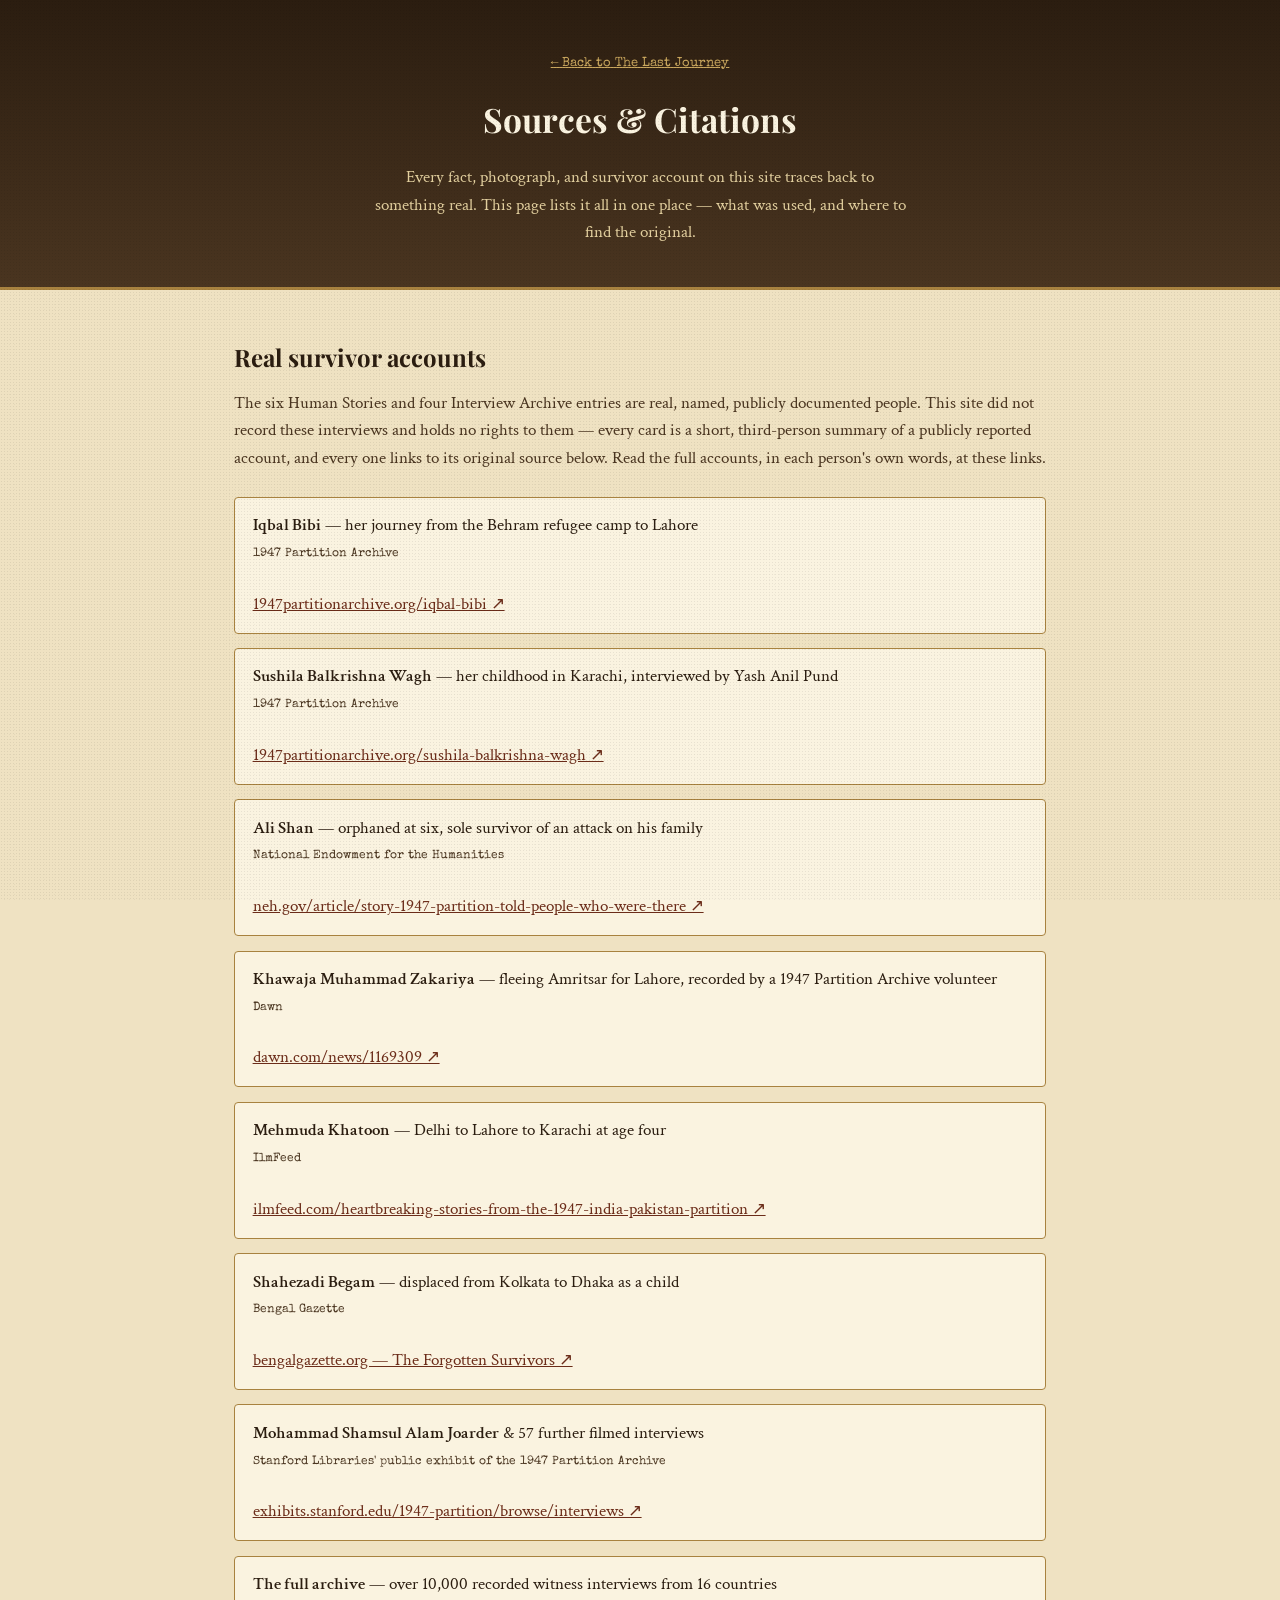
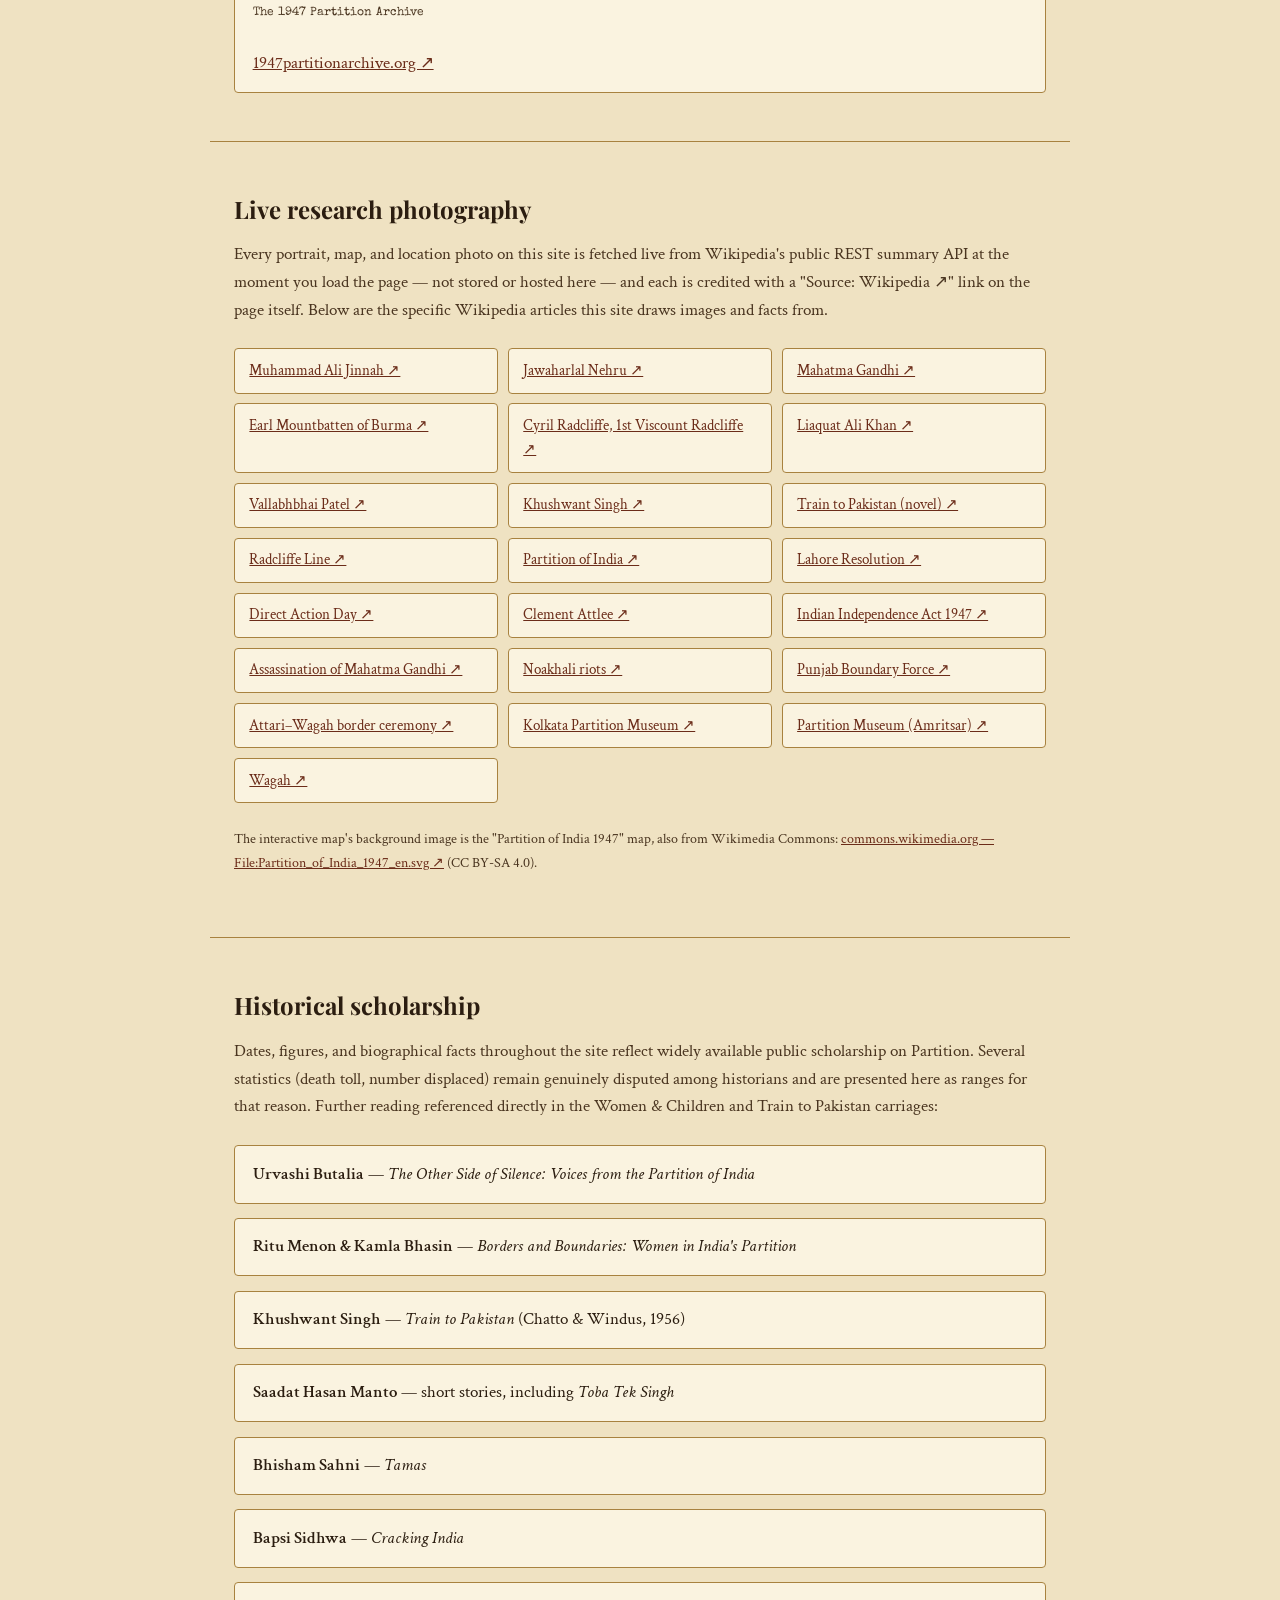
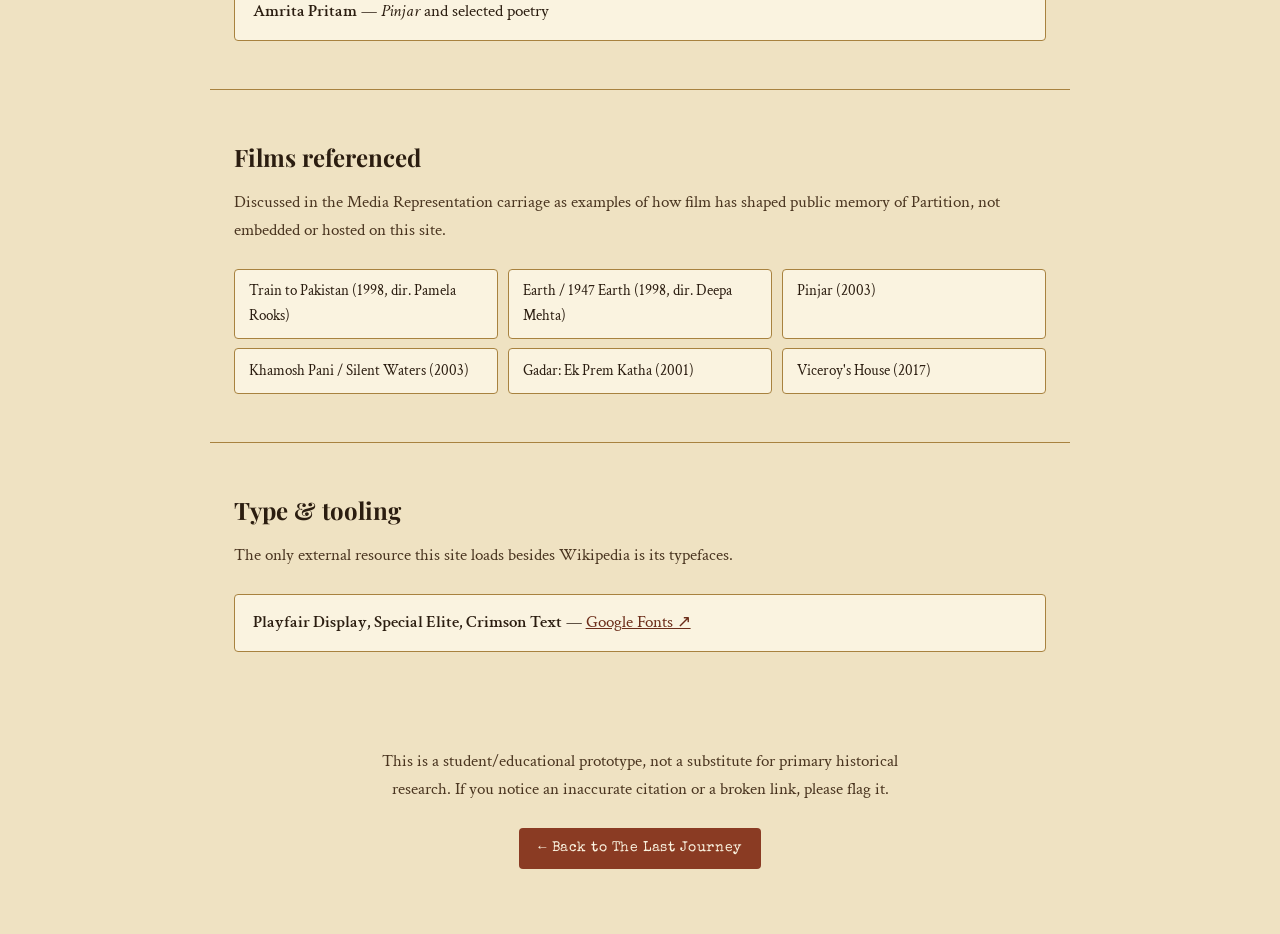
==== sources.html @ 4f84e450 "Add a Sources & Citations page Adds sources.html, linked from the main site's footer, listing every " ====
<!DOCTYPE html>
<html lang="en">
<head>
<meta charset="UTF-8">
<meta name="viewport" content="width=device-width, initial-scale=1.0">
<title>Sources &amp; Citations — The Last Journey</title>
<meta name="description" content="Full list of sources, citations, and image credits used throughout The Last Journey: Stories of the 1947 India–Pakistan Partition.">
<link rel="icon" href="data:image/svg+xml,%3Csvg xmlns='http://www.w3.org/2000/svg' viewBox='0 0 100 100'%3E%3Crect width='100' height='100' fill='%232b1d10'/%3E%3Ctext x='50' y='68' font-size='60' text-anchor='middle'%3E%F0%9F%9A%82%3C/text%3E%3C/svg%3E">
<link rel="preconnect" href="https://fonts.googleapis.com">
<link rel="preconnect" href="https://fonts.gstatic.com" crossorigin>
<link rel="stylesheet" href="css/style.css?v=3">
<script>
  // Match whatever appearance the visitor already chose on the main site.
  try {
    var theme = localStorage.getItem("tlj-theme");
    var contrast = localStorage.getItem("tlj-contrast");
    if (theme === "dark") document.documentElement.setAttribute("data-theme", "dark");
    if (contrast === "high") document.documentElement.setAttribute("data-contrast", "high");
  } catch (e) { /* localStorage unavailable; default appearance is fine */ }
</script>
<style>
  body{ background: var(--bg); }
  .sources-header{
    background: linear-gradient(var(--ink), var(--ink-soft)); color: var(--cream);
    padding: 3rem 1.5rem 2.5rem; text-align: center; border-bottom: 3px solid var(--brass);
  }
  .sources-header a{ color: var(--brass-light); font-family: var(--font-stamp); font-size: .8rem; }
  .sources-header h1{ color: var(--cream); margin-top: 1rem; }
  .sources-header p{ color: var(--parchment-dark); max-width: 60ch; margin: .5rem auto 0; }
  .source-section{ max-width: 860px; margin: 0 auto; padding: 3rem 1.5rem; border-bottom: 1px solid var(--border-color); }
  .source-section:last-of-type{ border-bottom: none; }
  .source-section h2{ font-size: 1.5rem; }
  .source-section > p.lede{ color: var(--text-soft); margin-bottom: 1.5rem; }
  .source-list{ list-style: none; margin: 0; padding: 0; display: grid; gap: .9rem; }
  .source-list li{
    background: var(--surface); border: 1px solid var(--border-color); border-radius: var(--radius-sm);
    padding: .9rem 1.1rem;
  }
  .source-list .src-name{ font-weight: 600; }
  .source-list .src-meta{ font-family: var(--font-stamp); font-size: .72rem; color: var(--text-soft); display: block; margin-top: .25rem; }
  .source-list a{ word-break: break-word; }
  .wiki-grid{ display: grid; grid-template-columns: repeat(auto-fill, minmax(220px,1fr)); gap: .6rem; }
  .wiki-grid li{ padding: .6rem .9rem; font-size: .92rem; }
  footer.sources-footer{ text-align: center; padding: 3rem 1.5rem; }
</style>
</head>
<body>
<header class="sources-header">
  <a href="index.html">&larr; Back to The Last Journey</a>
  <h1>Sources &amp; Citations</h1>
  <p>Every fact, photograph, and survivor account on this site traces back to something real. This page lists it all in one place — what was used, and where to find the original.</p>
</header>

<main>

<section class="source-section">
  <h2>Real survivor accounts</h2>
  <p class="lede">The six Human Stories and four Interview Archive entries are real, named, publicly documented people. This site did not record these interviews and holds no rights to them — every card is a short, third-person summary of a publicly reported account, and every one links to its original source below. Read the full accounts, in each person's own words, at these links.</p>
  <ul class="source-list">
    <li><span class="src-name">Iqbal Bibi</span> — her journey from the Behram refugee camp to Lahore<span class="src-meta">1947 Partition Archive</span><br><a href="https://www.1947partitionarchive.org/iqbal-bibi/" target="_blank" rel="noopener noreferrer">1947partitionarchive.org/iqbal-bibi ↗</a></li>
    <li><span class="src-name">Sushila Balkrishna Wagh</span> — her childhood in Karachi, interviewed by Yash Anil Pund<span class="src-meta">1947 Partition Archive</span><br><a href="https://www.1947partitionarchive.org/sushila-balkrishna-wagh/" target="_blank" rel="noopener noreferrer">1947partitionarchive.org/sushila-balkrishna-wagh ↗</a></li>
    <li><span class="src-name">Ali Shan</span> — orphaned at six, sole survivor of an attack on his family<span class="src-meta">National Endowment for the Humanities</span><br><a href="https://www.neh.gov/article/story-1947-partition-told-people-who-were-there" target="_blank" rel="noopener noreferrer">neh.gov/article/story-1947-partition-told-people-who-were-there ↗</a></li>
    <li><span class="src-name">Khawaja Muhammad Zakariya</span> — fleeing Amritsar for Lahore, recorded by a 1947 Partition Archive volunteer<span class="src-meta">Dawn</span><br><a href="https://www.dawn.com/news/1169309" target="_blank" rel="noopener noreferrer">dawn.com/news/1169309 ↗</a></li>
    <li><span class="src-name">Mehmuda Khatoon</span> — Delhi to Lahore to Karachi at age four<span class="src-meta">IlmFeed</span><br><a href="https://ilmfeed.com/heartbreaking-stories-from-the-1947-india-pakistan-partition/" target="_blank" rel="noopener noreferrer">ilmfeed.com/heartbreaking-stories-from-the-1947-india-pakistan-partition ↗</a></li>
    <li><span class="src-name">Shahezadi Begam</span> — displaced from Kolkata to Dhaka as a child<span class="src-meta">Bengal Gazette</span><br><a href="https://bengalgazette.org/2023/04/02/the-forgotten-survivors-the-two-voices-of-partition-refugees-in-bangladesh/" target="_blank" rel="noopener noreferrer">bengalgazette.org — The Forgotten Survivors ↗</a></li>
    <li><span class="src-name">Mohammad Shamsul Alam Joarder</span> &amp; 57 further filmed interviews<span class="src-meta">Stanford Libraries' public exhibit of the 1947 Partition Archive</span><br><a href="https://exhibits.stanford.edu/1947-partition/browse/interviews" target="_blank" rel="noopener noreferrer">exhibits.stanford.edu/1947-partition/browse/interviews ↗</a></li>
    <li><span class="src-name">The full archive</span> — over 10,000 recorded witness interviews from 16 countries<span class="src-meta">The 1947 Partition Archive</span><br><a href="https://www.1947partitionarchive.org/" target="_blank" rel="noopener noreferrer">1947partitionarchive.org ↗</a></li>
  </ul>
</section>

<section class="source-section">
  <h2>Live research photography</h2>
  <p class="lede">Every portrait, map, and location photo on this site is fetched live from Wikipedia's public REST summary API at the moment you load the page — not stored or hosted here — and each is credited with a "Source: Wikipedia ↗" link on the page itself. Below are the specific Wikipedia articles this site draws images and facts from.</p>
  <ul class="source-list wiki-grid">
    <li><a href="https://en.wikipedia.org/wiki/Muhammad_Ali_Jinnah" target="_blank" rel="noopener noreferrer">Muhammad Ali Jinnah ↗</a></li>
    <li><a href="https://en.wikipedia.org/wiki/Jawaharlal_Nehru" target="_blank" rel="noopener noreferrer">Jawaharlal Nehru ↗</a></li>
    <li><a href="https://en.wikipedia.org/wiki/Mahatma_Gandhi" target="_blank" rel="noopener noreferrer">Mahatma Gandhi ↗</a></li>
    <li><a href="https://en.wikipedia.org/wiki/Earl_Mountbatten_of_Burma" target="_blank" rel="noopener noreferrer">Earl Mountbatten of Burma ↗</a></li>
    <li><a href="https://en.wikipedia.org/wiki/Cyril_Radcliffe,_1st_Viscount_Radcliffe" target="_blank" rel="noopener noreferrer">Cyril Radcliffe, 1st Viscount Radcliffe ↗</a></li>
    <li><a href="https://en.wikipedia.org/wiki/Liaquat_Ali_Khan" target="_blank" rel="noopener noreferrer">Liaquat Ali Khan ↗</a></li>
    <li><a href="https://en.wikipedia.org/wiki/Vallabhbhai_Patel" target="_blank" rel="noopener noreferrer">Vallabhbhai Patel ↗</a></li>
    <li><a href="https://en.wikipedia.org/wiki/Khushwant_Singh" target="_blank" rel="noopener noreferrer">Khushwant Singh ↗</a></li>
    <li><a href="https://en.wikipedia.org/wiki/Train_to_Pakistan" target="_blank" rel="noopener noreferrer">Train to Pakistan (novel) ↗</a></li>
    <li><a href="https://en.wikipedia.org/wiki/Radcliffe_Line" target="_blank" rel="noopener noreferrer">Radcliffe Line ↗</a></li>
    <li><a href="https://en.wikipedia.org/wiki/Partition_of_India" target="_blank" rel="noopener noreferrer">Partition of India ↗</a></li>
    <li><a href="https://en.wikipedia.org/wiki/Lahore_Resolution" target="_blank" rel="noopener noreferrer">Lahore Resolution ↗</a></li>
    <li><a href="https://en.wikipedia.org/wiki/Direct_Action_Day" target="_blank" rel="noopener noreferrer">Direct Action Day ↗</a></li>
    <li><a href="https://en.wikipedia.org/wiki/Clement_Attlee" target="_blank" rel="noopener noreferrer">Clement Attlee ↗</a></li>
    <li><a href="https://en.wikipedia.org/wiki/Indian_Independence_Act_1947" target="_blank" rel="noopener noreferrer">Indian Independence Act 1947 ↗</a></li>
    <li><a href="https://en.wikipedia.org/wiki/Assassination_of_Mahatma_Gandhi" target="_blank" rel="noopener noreferrer">Assassination of Mahatma Gandhi ↗</a></li>
    <li><a href="https://en.wikipedia.org/wiki/Noakhali_riots" target="_blank" rel="noopener noreferrer">Noakhali riots ↗</a></li>
    <li><a href="https://en.wikipedia.org/wiki/Punjab_Boundary_Force" target="_blank" rel="noopener noreferrer">Punjab Boundary Force ↗</a></li>
    <li><a href="https://en.wikipedia.org/wiki/Attari%E2%80%93Wagah_border_ceremony" target="_blank" rel="noopener noreferrer">Attari–Wagah border ceremony ↗</a></li>
    <li><a href="https://en.wikipedia.org/wiki/Kolkata_Partition_Museum" target="_blank" rel="noopener noreferrer">Kolkata Partition Museum ↗</a></li>
    <li><a href="https://en.wikipedia.org/wiki/Partition_Museum" target="_blank" rel="noopener noreferrer">Partition Museum (Amritsar) ↗</a></li>
    <li><a href="https://en.wikipedia.org/wiki/Wagah" target="_blank" rel="noopener noreferrer">Wagah ↗</a></li>
  </ul>
  <p style="margin-top:1.5rem; font-size:.9rem; color:var(--text-soft);">The interactive map's background image is the "Partition of India 1947" map, also from Wikimedia Commons: <a href="https://commons.wikimedia.org/wiki/File:Partition_of_India_1947_en.svg" target="_blank" rel="noopener noreferrer">commons.wikimedia.org — File:Partition_of_India_1947_en.svg ↗</a> (CC BY-SA 4.0).</p>
</section>

<section class="source-section">
  <h2>Historical scholarship</h2>
  <p class="lede">Dates, figures, and biographical facts throughout the site reflect widely available public scholarship on Partition. Several statistics (death toll, number displaced) remain genuinely disputed among historians and are presented here as ranges for that reason. Further reading referenced directly in the Women &amp; Children and Train to Pakistan carriages:</p>
  <ul class="source-list">
    <li><span class="src-name">Urvashi Butalia</span> — <em>The Other Side of Silence: Voices from the Partition of India</em></li>
    <li><span class="src-name">Ritu Menon &amp; Kamla Bhasin</span> — <em>Borders and Boundaries: Women in India's Partition</em></li>
    <li><span class="src-name">Khushwant Singh</span> — <em>Train to Pakistan</em> (Chatto &amp; Windus, 1956)</li>
    <li><span class="src-name">Saadat Hasan Manto</span> — short stories, including <em>Toba Tek Singh</em></li>
    <li><span class="src-name">Bhisham Sahni</span> — <em>Tamas</em></li>
    <li><span class="src-name">Bapsi Sidhwa</span> — <em>Cracking India</em></li>
    <li><span class="src-name">Amrita Pritam</span> — <em>Pinjar</em> and selected poetry</li>
  </ul>
</section>

<section class="source-section">
  <h2>Films referenced</h2>
  <p class="lede">Discussed in the Media Representation carriage as examples of how film has shaped public memory of Partition, not embedded or hosted on this site.</p>
  <ul class="source-list wiki-grid">
    <li>Train to Pakistan (1998, dir. Pamela Rooks)</li>
    <li>Earth / 1947 Earth (1998, dir. Deepa Mehta)</li>
    <li>Pinjar (2003)</li>
    <li>Khamosh Pani / Silent Waters (2003)</li>
    <li>Gadar: Ek Prem Katha (2001)</li>
    <li>Viceroy's House (2017)</li>
  </ul>
</section>

<section class="source-section">
  <h2>Type &amp; tooling</h2>
  <p class="lede">The only external resource this site loads besides Wikipedia is its typefaces.</p>
  <ul class="source-list">
    <li><span class="src-name">Playfair Display, Special Elite, Crimson Text</span> — <a href="https://fonts.google.com/" target="_blank" rel="noopener noreferrer">Google Fonts ↗</a></li>
  </ul>
</section>

</main>

<footer class="sources-footer">
  <p style="color:var(--text-soft); max-width:60ch; margin:0 auto;">This is a student/educational prototype, not a substitute for primary historical research. If you notice an inaccurate citation or a broken link, please flag it.</p>
  <p style="margin-top:1.5rem;"><a href="index.html" class="btn">&larr; Back to The Last Journey</a></p>
</footer>

</body>
</html>
---- css/style.css ----
/* =========================================================================
   THE LAST JOURNEY — Stories of the 1947 India–Pakistan Partition
   Stylesheet: parchment / sepia / railway theme
   ========================================================================= */

/* ---------- Fonts ---------- */
@import url('https://fonts.googleapis.com/css2?family=Playfair+Display:ital,wght@0,500;0,700;0,900;1,600&family=Special+Elite&family=Crimson+Text:ital,wght@0,400;0,600;1,400&display=swap');

/* ---------- Design Tokens ---------- */
:root{
  /* sepia / parchment palette */
  --parchment: #efe2c2;
  --parchment-dark: #e2cf9e;
  --parchment-darker: #d3b878;
  --ink: #2b1d10;
  --ink-soft: #4a3520;
  --ink-faint: #6d5636;
  --rust: #8a3b23;
  --rust-dark: #6b2c19;
  --brass: #a8823f;
  --brass-light: #cba85e;
  --cream: #faf3e0;
  --shadow: rgba(43,29,16,.35);
  --grain-opacity: .12;

  --font-display: 'Playfair Display', 'Georgia', serif;
  --font-stamp: 'Special Elite', 'Courier New', monospace;
  --font-body: 'Crimson Text', 'Georgia', serif;

  --radius-sm: 4px;
  --radius-md: 10px;
  --track-width: 64px;

  --bg: var(--parchment);
  --surface: var(--cream);
  --text: var(--ink);
  --text-soft: var(--ink-soft);
  --accent: var(--rust);
  --border-color: var(--brass);

  --dur-slow: 900ms;
  --dur-med: 500ms;
  --dur-fast: 220ms;
  --ease-journey: cubic-bezier(.4,0,.2,1);

  color-scheme: light;
}

:root[data-theme="dark"]{
  --bg: #1b140b;
  --surface: #261c10;
  --text: #ecdcb8;
  --text-soft: #cbb488;
  --parchment-dark: #2e2313;
  --parchment-darker: #382a17;
  --border-color: #7a5a2c;
  --shadow: rgba(0,0,0,.6);
  color-scheme: dark;
}

:root[data-contrast="high"]{
  --text: #000;
  --text-soft: #000;
  --bg: #fff;
  --surface: #fff;
  --border-color: #000;
  --accent: #7a0000;
  --grain-opacity: 0;
}
:root[data-theme="dark"][data-contrast="high"]{
  --text: #fff;
  --text-soft: #fff;
  --bg: #000;
  --surface: #000;
  --border-color: #fff;
  --accent: #ffd166;
}

/* ---------- Reset ---------- */
*, *::before, *::after{ box-sizing: border-box; }
html{ scroll-behavior: smooth; }
@media (prefers-reduced-motion: reduce){
  html{ scroll-behavior: auto; }
  *, *::before, *::after{ animation-duration: .001ms !important; animation-iteration-count: 1 !important; transition-duration: .001ms !important; scroll-behavior: auto !important; }
}
body{
  margin: 0;
  background: var(--bg);
  color: var(--text);
  font-family: var(--font-body);
  font-size: 1.05rem;
  line-height: 1.65;
  overflow-x: hidden;
  transition: background var(--dur-med) var(--ease-journey), color var(--dur-med) var(--ease-journey);
}
img{ max-width: 100%; display: block; }
a{ color: var(--rust-dark); }
:root[data-theme="dark"] a{ color: var(--brass-light); }
h1,h2,h3,h4{ font-family: var(--font-display); color: var(--text); margin: 0 0 .5em; }
p{ margin: 0 0 1em; }
button{ font-family: inherit; }

/* Paper grain overlay */
body::before{
  content: "";
  position: fixed; inset: 0;
  pointer-events: none;
  z-index: 999;
  opacity: var(--grain-opacity);
  mix-blend-mode: multiply;
  background-image:
    radial-gradient(rgba(0,0,0,.6) .5px, transparent .6px),
    radial-gradient(rgba(0,0,0,.4) .5px, transparent .6px);
  background-size: 3px 3px, 5px 5px;
  background-position: 0 0, 2px 2px;
}

/* Skip link */
.skip-link{
  position: absolute; left: -999px; top: 0;
  background: var(--ink); color: var(--cream);
  padding: .75em 1.25em; z-index: 2000; border-radius: 0 0 6px 0;
  font-family: var(--font-stamp);
}
.skip-link:focus{ left: 0; }

/* Focus visibility */
a:focus-visible, button:focus-visible, [tabindex]:focus-visible, input:focus-visible, textarea:focus-visible{
  outline: 3px solid var(--rust); outline-offset: 2px;
}

.visually-hidden{
  position: absolute !important; width: 1px; height: 1px; overflow: hidden;
  clip: rect(0 0 0 0); white-space: nowrap; border: 0; padding: 0; margin: -1px;
}

/* ---------- Layout helpers ---------- */
.container{ max-width: 1180px; margin: 0 auto; padding: 0 1.5rem; }
.carriage{
  position: relative;
  padding: 6rem 0 5rem;
  border-bottom: 3px double var(--border-color);
  scroll-margin-top: 90px;
}
.carriage-header{ max-width: 760px; margin: 0 auto 2.5rem; text-align: center; }
.carriage-kicker{
  font-family: var(--font-stamp);
  letter-spacing: .12em;
  text-transform: uppercase;
  color: var(--accent);
  font-size: .8rem;
  display: inline-block;
  padding: .3em .9em;
  border: 1px solid var(--border-color);
  border-radius: 999px;
  margin-bottom: 1rem;
}
.carriage-title{ font-size: clamp(1.8rem, 4vw, 2.8rem); }
.carriage-lede{ color: var(--text-soft); font-size: 1.15rem; }

.carriage:nth-of-type(odd){ background: linear-gradient(var(--parchment-dark), var(--bg)); }

/* ---------- Vintage paper texture panel ---------- */
.paper-card{
  background: var(--surface);
  border: 1px solid var(--border-color);
  border-radius: var(--radius-md);
  box-shadow: 0 10px 24px var(--shadow), inset 0 0 40px rgba(168,130,63,.08);
  position: relative;
}
.paper-card::after{
  content:"";
  position: absolute; inset: 0; border-radius: inherit;
  background-image: radial-gradient(circle at 8% 8%, rgba(0,0,0,.06), transparent 40%),
                     radial-gradient(circle at 95% 92%, rgba(0,0,0,.06), transparent 40%);
  pointer-events: none;
}

/* ==========================================================================
   TOP BAR / RAILWAY ROUTE NAV
   ========================================================================== */
.route-bar{
  position: sticky; top: 0; z-index: 500;
  background: linear-gradient(var(--ink), var(--ink-soft));
  color: var(--cream);
  border-bottom: 3px solid var(--brass);
  transform: translateY(-100%);
  transition: transform var(--dur-med) var(--ease-journey);
}
.route-bar.is-visible{ transform: translateY(0); }
.route-bar__inner{
  display: flex; align-items: center; gap: 1rem;
  padding: .6rem 1rem;
  max-width: 1180px; margin: 0 auto;
}
.route-bar__brand{
  font-family: var(--font-stamp); font-size: .95rem; white-space: nowrap;
  color: var(--brass-light);
}
.route-scroller{
  flex: 1; overflow-x: auto; display: flex; gap: .4rem; scrollbar-width: thin;
}
.route-stop{
  flex: none;
  font-family: var(--font-stamp); font-size: .72rem;
  color: var(--cream); background: transparent;
  border: 1px solid rgba(250,243,224,.35);
  border-radius: 999px; padding: .35em .8em;
  cursor: pointer; white-space: nowrap;
  transition: background var(--dur-fast), border-color var(--dur-fast);
}
.route-stop:hover, .route-stop:focus-visible{ background: rgba(203,168,94,.25); border-color: var(--brass-light); }
.route-stop[aria-current="true"]{ background: var(--rust); border-color: var(--rust); }

.controls-toggle{
  flex: none; display:flex; gap:.4rem;
}
.icon-btn{
  background: transparent; border: 1px solid rgba(250,243,224,.4);
  color: var(--cream); width: 2.2rem; height: 2.2rem; border-radius: 50%;
  cursor: pointer; font-size: 1rem; line-height: 1;
  display:flex; align-items:center; justify-content:center;
}
.icon-btn:hover{ background: rgba(203,168,94,.25); }

/* Progress track (mini train riding the rails as you scroll) */
.progress-track{
  position: fixed; left: 0; top: 0; height: 4px; width: 100%;
  background: rgba(0,0,0,.15); z-index: 600;
}
.progress-track__fill{
  height: 100%; width: 0%;
  background: linear-gradient(90deg, var(--rust), var(--brass-light));
  transition: width 80ms linear;
}
.progress-track__engine{
  position: absolute; top: -10px; left: 0%;
  transform: translateX(-50%);
  font-size: 1.1rem;
  transition: left 80ms linear;
  filter: drop-shadow(0 2px 2px rgba(0,0,0,.4));
}

/* ==========================================================================
   PANEL: settings drawer (accessibility)
   ========================================================================== */
.settings-panel{
  position: fixed; top: 0; right: -340px; height: 100%; width: 320px; max-width: 88vw;
  background: var(--surface); color: var(--text);
  border-left: 3px solid var(--brass); z-index: 1500;
  box-shadow: -10px 0 30px var(--shadow);
  transition: right var(--dur-med) var(--ease-journey);
  padding: 5rem 1.5rem 2rem; overflow-y: auto;
}
.settings-panel.is-open{ right: 0; }
.settings-panel h2{ font-size: 1.3rem; }
.settings-group{ margin-bottom: 1.6rem; }
.settings-group h3{ font-family: var(--font-stamp); font-size: .85rem; text-transform: uppercase; letter-spacing: .06em; color: var(--accent); }
.settings-row{ display:flex; gap:.5rem; flex-wrap: wrap; margin-top:.5rem; }
.pill-btn{
  background: transparent; border: 1px solid var(--border-color); color: var(--text);
  padding: .4em 1em; border-radius: 999px; cursor: pointer; font-size: .85rem;
}
.pill-btn[aria-pressed="true"]{ background: var(--accent); color: var(--cream); border-color: var(--accent); }
.settings-close{
  position: absolute; top: 1rem; right: 1rem;
  background: none; border: none; font-size: 1.4rem; cursor: pointer; color: var(--text);
}
.search-form{ display:flex; gap:.4rem; margin-top:.5rem; }
.search-form input[type="search"]{
  flex:1; padding:.5em .7em; border:1px solid var(--border-color); border-radius: var(--radius-sm);
  background: var(--bg); color: var(--text); font-family: var(--font-body);
}
#search-results{ margin-top: .8rem; font-size: .9rem; }
#search-results a{ display:block; padding:.3em 0; }

.overlay-scrim{
  position: fixed; inset: 0; background: rgba(0,0,0,.4); z-index: 1400;
  opacity: 0; pointer-events: none; transition: opacity var(--dur-med);
}
.overlay-scrim.is-visible{ opacity: 1; pointer-events: auto; }

/* ==========================================================================
   HERO / STATION AT DAWN
   ========================================================================== */
.hero{
  position: relative;
  min-height: 100svh;
  display: flex; flex-direction: column; align-items: center; justify-content: flex-end;
  overflow: hidden;
  background: linear-gradient(180deg,#3b2c17 0%, #6b4a26 35%, #b9884a 65%, #e7c98a 100%);
  text-align: center;
  padding-bottom: 4rem;
}
:root[data-theme="dark"] .hero{ background: linear-gradient(180deg,#0d0904 0%, #241708 45%, #4a3115 100%); }
.hero__sky-glow{
  position: absolute; inset: 0;
  background: radial-gradient(ellipse at 50% 100%, rgba(255,214,150,.55), transparent 60%);
}
.hero__birds{ position:absolute; top: 8%; left: 0; right:0; opacity:.5; }
.hero__scene{
  position: relative; z-index: 2;
  width: min(1000px, 92vw);
  margin-bottom: 1rem;
}
.hero__steam{
  position: absolute; z-index: 3; pointer-events: none;
  bottom: 46%; left: 22%;
  width: 140px; height: 140px;
}
.steam-puff{
  position: absolute; bottom: 0; left: 0;
  width: 60px; height: 60px; border-radius: 50%;
  background: radial-gradient(circle, rgba(255,255,255,.85), rgba(255,255,255,0) 70%);
  animation: steam-rise 4.5s ease-in infinite;
  opacity: 0;
}
.steam-puff:nth-child(2){ animation-delay: 1.1s; left: 20px; }
.steam-puff:nth-child(3){ animation-delay: 2.3s; left: -15px; }
.steam-puff:nth-child(4){ animation-delay: 3.4s; left: 10px; }
@keyframes steam-rise{
  0%{ transform: translateY(0) scale(.4); opacity: 0; }
  15%{ opacity: .8; }
  100%{ transform: translateY(-160px) scale(1.8); opacity: 0; }
}
.hero__title-block{ position: relative; z-index: 4; }
.hero__eyebrow{
  font-family: var(--font-stamp); letter-spacing: .25em; text-transform: uppercase;
  font-size: .8rem; color: var(--ink);
  background: var(--cream); border: 1px solid var(--ink); border-radius: 999px;
  padding: .35em 1.1em; display: inline-block; margin-bottom: 1.2rem;
}
.hero__title{
  font-size: clamp(2.6rem, 7vw, 5.2rem);
  color: #2b1608; text-shadow: 0 2px 0 rgba(255,255,255,.25);
  line-height: 1.05; margin-bottom: .3em;
}
.hero__subtitle{
  font-family: var(--font-body); font-style: italic;
  font-size: clamp(1.1rem, 2vw, 1.5rem);
  color: #3a2410; max-width: 44ch; margin: 0 auto 2rem;
}
.board-btn{
  font-family: var(--font-stamp);
  font-size: 1.05rem; letter-spacing: .05em; text-transform: uppercase;
  background: var(--rust); color: var(--cream);
  border: 2px solid var(--ink); border-radius: var(--radius-sm);
  padding: .9em 2.2em; cursor: pointer;
  box-shadow: 0 6px 0 var(--rust-dark), 0 10px 18px rgba(0,0,0,.35);
  transition: transform var(--dur-fast), box-shadow var(--dur-fast);
}
.board-btn:hover{ transform: translateY(-2px); box-shadow: 0 8px 0 var(--rust-dark), 0 14px 20px rgba(0,0,0,.35); }
.board-btn:active{ transform: translateY(4px); box-shadow: 0 2px 0 var(--rust-dark); }
.hero__hint{
  margin-top: 1.2rem; font-family: var(--font-stamp); font-size: .8rem; color: #3a2410; opacity:.85;
}

.hero__rails{
  position: absolute; bottom: 0; left: 0; width: 100%; height: 90px; z-index: 2;
}

/* Whistle caption (visual sound cue for accessibility) */
.whistle-caption{
  position: fixed; bottom: 1.2rem; left: 50%; transform: translate(-50%, 20px);
  background: var(--ink); color: var(--cream); font-family: var(--font-stamp);
  padding: .5em 1.1em; border-radius: 999px; font-size: .8rem; z-index: 1800;
  opacity: 0; transition: opacity var(--dur-fast), transform var(--dur-fast);
}
.whistle-caption.is-visible{ opacity: 1; transform: translate(-50%, 0); }

/* ==========================================================================
   TRAIN SVG (shared, riding the tracks)
   ========================================================================== */
.train-rig{ position: relative; }
.train-rig svg{ width: 100%; height: auto; }

/* Compartment door transition overlay */
.door-transition{
  position: fixed; inset: 0; z-index: 1900; pointer-events: none;
  display: flex;
}
.door-transition__panel{
  flex: 1; background: linear-gradient(90deg, #241708, #4a3115 60%, #241708);
  border-right: 4px solid var(--brass);
  transform: translateY(-100%);
}
.door-transition__panel:last-child{ border-right: none; }
.door-transition.is-active .door-transition__panel{
  animation: door-slide 900ms var(--ease-journey);
}
@keyframes door-slide{
  0%{ transform: translateY(-100%); }
  45%{ transform: translateY(0%); }
  55%{ transform: translateY(0%); }
  100%{ transform: translateY(100%); }
}

/* ==========================================================================
   ENGINE / INTRO
   ========================================================================== */
.engine-grid{ display: grid; gap: 2.5rem; grid-template-columns: 1.1fr .9fr; align-items: center; }
@media (max-width: 860px){ .engine-grid{ grid-template-columns: 1fr; } }
.engine-copy p{ font-size: 1.15rem; }
.ticket{
  font-family: var(--font-stamp);
  background: var(--cream);
  border: 2px dashed var(--brass);
  border-radius: var(--radius-sm);
  padding: 1.2rem 1.4rem;
  position: relative;
  color: var(--ink);
  box-shadow: 0 8px 18px var(--shadow);
}
.ticket::before, .ticket::after{
  content:""; position:absolute; top:50%; width: 22px; height: 22px;
  background: var(--bg); border-radius: 50%; transform: translateY(-50%);
}
.ticket::before{ left: -12px; } .ticket::after{ right: -12px; }
.ticket__row{ display:flex; justify-content: space-between; font-size:.8rem; margin-bottom:.4rem; }
.ticket__title{ font-size: 1rem; margin: .6rem 0; letter-spacing: .04em; }

/* ==========================================================================
   TIMELINE (Carriage 2)
   ========================================================================== */
.timeline-rail{
  position: relative; margin-top: 3rem; padding-top: 2rem;
}
.timeline-track-line{
  position: absolute; top: 4.6rem; left: 0; right: 0; height: 6px;
  background: repeating-linear-gradient(90deg, var(--brass) 0 22px, transparent 22px 34px);
  border-top: 2px solid var(--ink-faint); border-bottom: 2px solid var(--ink-faint);
}
.timeline-scroller{
  display: flex; gap: 2.2rem; overflow-x: auto; padding: 0 1rem 2rem;
  scroll-snap-type: x proximity;
}
.station{
  flex: 0 0 220px; scroll-snap-align: start; text-align: center; position: relative;
  background: transparent; border: none; cursor: pointer; padding-top: 3.4rem; color: var(--text);
}
.station__dot{
  position: absolute; top: 2.1rem; left: 50%; transform: translateX(-50%);
  width: 18px; height: 18px; border-radius: 50%;
  background: var(--rust); border: 3px solid var(--cream); box-shadow: 0 0 0 2px var(--ink-faint);
}
.station__year{ font-family: var(--font-stamp); color: var(--accent); font-size: .95rem; }
.station__name{ font-family: var(--font-display); font-weight: 700; font-size: 1.05rem; margin-top: .3rem; }
.station__teaser{ font-size: .85rem; color: var(--text-soft); }
.station:hover .station__dot, .station:focus-visible .station__dot{ background: var(--brass-light); }

.station-detail{
  margin-top: 2rem; padding: 2rem; display: none;
}
.station-detail.is-open{ display: block; animation: unfold .5s var(--ease-journey); }
@keyframes unfold{
  from{ opacity: 0; transform: scaleY(.92); transform-origin: top; }
  to{ opacity: 1; transform: scaleY(1); }
}
.station-detail__meta{ font-family: var(--font-stamp); color: var(--accent); }
.station-detail__grid{ display: grid; gap: 1.5rem; grid-template-columns: 1.3fr 1fr; margin-top: 1rem; }
@media (max-width: 760px){ .station-detail__grid{ grid-template-columns: 1fr; } }
.archive-chip{
  display:inline-block; font-family: var(--font-stamp); font-size: .72rem;
  border: 1px solid var(--border-color); border-radius: 4px; padding: .2em .6em; margin: .2em .3em .2em 0;
  color: var(--text-soft);
}
.quote-block{
  font-family: var(--font-display); font-style: italic; font-size: 1.15rem;
  border-left: 3px solid var(--accent); padding-left: 1rem; margin: 1rem 0; color: var(--text-soft);
}

/* ==========================================================================
   MAP (Carriage 4)
   ========================================================================== */
.map-wrap{ display: grid; grid-template-columns: 1.4fr 1fr; gap: 2rem; align-items: start; }
@media (max-width: 900px){ .map-wrap{ grid-template-columns: 1fr; } }
.parchment-map{
  position: relative; border: 6px solid var(--brass); border-radius: var(--radius-md);
  background: #f3e7c6;
  box-shadow: inset 0 0 60px rgba(90,60,20,.25), 0 10px 24px var(--shadow);
  padding: 0; overflow: hidden; min-height: 320px;
}
.parchment-map__img{
  display: block; width: 100%; height: auto;
  filter: sepia(.45) contrast(1.05) saturate(1.1);
  background: #f3e7c6;
}
/* If the real map image can't load (offline, blocked), fall back to a
   plain parchment backdrop so the pins still sit on something sensible. */
.parchment-map.img-failed{
  background: radial-gradient(ellipse at 30% 20%, #f6e8c4, #e2c893 60%, #cdaa6d);
  min-height: 420px;
}
.parchment-map.img-failed .parchment-map__img{ display: none; }
.map-pins{ position: absolute; inset: 0; }
.map-pin{
  position: absolute; transform: translate(-50%, -50%);
  display: flex; flex-direction: column; align-items: center; gap: .35rem;
  background: none; border: none; cursor: pointer; padding: .4rem;
}
.map-pin__dot{
  width: 16px; height: 16px; border-radius: 50%;
  background: var(--rust); border: 2px solid var(--cream);
  box-shadow: 0 2px 8px rgba(0,0,0,.5);
  transition: transform var(--dur-fast), background var(--dur-fast);
}
.map-pin:hover .map-pin__dot, .map-pin:focus-visible .map-pin__dot{ transform: scale(1.35); }
.map-pin[aria-pressed="true"] .map-pin__dot{ background: var(--brass-light); box-shadow: 0 0 0 4px rgba(203,168,94,.35); }
.map-pin__label{
  font-family: var(--font-stamp); font-size: .72rem; letter-spacing: .02em;
  background: rgba(27,20,11,.85); color: var(--cream);
  padding: .2em .65em; border-radius: 999px; white-space: nowrap;
  border: 1px solid rgba(203,168,94,.5);
}
.parchment-map__credit{
  position: absolute; right: .6rem; bottom: .5rem;
  font-family: var(--font-stamp); font-size: .65rem;
  background: rgba(27,20,11,.7); color: var(--cream);
  padding: .2em .6em; border-radius: 4px;
}
.parchment-map__credit a{ color: var(--brass-light); }
.map-info{ min-height: 260px; }
.map-info__placeholder{ color: var(--text-soft); font-style: italic; }
.stat-line{ display:flex; justify-content: space-between; border-bottom: 1px dotted var(--border-color); padding: .4em 0; }

/* ==========================================================================
   SUITCASES / HUMAN STORIES (Carriage 5)
   ========================================================================== */
.filter-bar{ display:flex; flex-wrap: wrap; gap: .5rem; justify-content: center; margin: 2rem 0; }
.luggage-rack{
  display: grid; gap: 1.6rem; grid-template-columns: repeat(auto-fill, minmax(210px, 1fr));
}
.suitcase{
  border: none; cursor: pointer; text-align: left; padding: 0; background: transparent;
  perspective: 800px;
}
.suitcase__body{
  background: linear-gradient(160deg, #7a4a26, #5a341a);
  border: 3px solid #3c2412; border-radius: 10px;
  padding: 1.4rem 1.2rem 1.6rem; color: var(--cream); position: relative;
  box-shadow: 0 10px 18px var(--shadow);
  transition: transform var(--dur-fast);
}
.suitcase:hover .suitcase__body, .suitcase:focus-visible .suitcase__body{ transform: translateY(-4px); }
.suitcase__body::before{
  content:""; position: absolute; top: -10px; left: 50%; transform: translateX(-50%);
  width: 70px; height: 16px; border: 3px solid #3c2412; border-bottom: none; border-radius: 8px 8px 0 0;
  background: linear-gradient(160deg, #7a4a26, #5a341a);
}
.suitcase__latch{ width: 28px; height: 10px; background: var(--brass); margin: 0 auto .6rem; border-radius: 2px; }
.suitcase__name{ font-family: var(--font-display); font-weight: 700; font-size: 1.15rem; margin-bottom: .2rem; }
.suitcase__meta{ font-family: var(--font-stamp); font-size: .72rem; opacity: .85; }
.suitcase__tags{ margin-top:.6rem; display:flex; flex-wrap: wrap; gap:.3rem; }
.suitcase__tags span{ font-size: .65rem; border: 1px solid rgba(250,243,224,.5); border-radius: 999px; padding: .1em .6em; }

/* Modal (story / interview / gallery) */
.modal-scrim{
  position: fixed; inset: 0; background: rgba(15,10,5,.75); z-index: 1700;
  display: flex; align-items: center; justify-content: center; padding: 1.5rem;
  opacity: 0; pointer-events: none; transition: opacity var(--dur-fast);
}
.modal-scrim.is-open{ opacity: 1; pointer-events: auto; }
.modal{
  background: var(--surface); max-width: 720px; width: 100%; max-height: 86vh; overflow-y: auto;
  border-radius: var(--radius-md); border: 1px solid var(--border-color);
  padding: 2.2rem; position: relative; transform: translateY(30px) scale(.97); transition: transform var(--dur-med) var(--ease-journey);
  box-shadow: 0 30px 60px rgba(0,0,0,.5);
}
.modal-scrim.is-open .modal{ transform: translateY(0) scale(1); }
.modal__close{
  position: absolute; top: 1rem; right: 1rem; background: none; border: 1px solid var(--border-color);
  border-radius: 50%; width: 2.2rem; height: 2.2rem; cursor: pointer; font-size: 1.1rem; color: var(--text);
}
.modal__eyebrow{ font-family: var(--font-stamp); color: var(--accent); font-size: .8rem; }
.modal__photo{
  width: 100%; aspect-ratio: 4/3; border-radius: var(--radius-sm); margin: 1rem 0;
  background: repeating-linear-gradient(45deg, #cdb888, #cdb888 10px, #bfa876 10px, #bfa876 20px);
  display:flex; align-items:center; justify-content:center; text-align:center; padding: 1rem;
  border: 1px solid var(--border-color); color: var(--ink-soft); font-family: var(--font-stamp); font-size: .8rem;
}
.audio-placeholder{
  display:flex; align-items:center; gap:.8rem; border: 1px solid var(--border-color);
  border-radius: 999px; padding: .6em 1em; margin: 1rem 0; font-family: var(--font-stamp); font-size: .8rem;
  color: var(--text-soft);
}

/* ==========================================================================
   INTERVIEW ARCHIVE (cassette tapes)
   ========================================================================== */
.cassette-shelf{ display: grid; gap: 1.4rem; grid-template-columns: repeat(auto-fill, minmax(230px, 1fr)); margin-top: 2rem; }
.cassette{
  background: #2a2620; border-radius: 8px; padding: 1rem; color: var(--cream);
  border: 1px solid #14110d; cursor: pointer; text-align: left;
  box-shadow: 0 8px 16px var(--shadow);
}
.cassette__window{
  background: #c9c2ad; border-radius: 4px; height: 60px; margin-bottom: .8rem;
  display:flex; align-items:center; justify-content: space-around; padding: 0 1rem;
}
.cassette__reel{
  width: 34px; height: 34px; border-radius: 50%; background: repeating-conic-gradient(#3a352c 0 10deg, #55503f 10deg 20deg);
  border: 3px solid #3a352c;
}
.cassette:hover .cassette__reel{ animation: spin 2.5s linear infinite; }
@keyframes spin{ to{ transform: rotate(360deg); } }
.cassette__label{ font-family: var(--font-stamp); font-size: .9rem; }
.cassette__meta{ font-size: .72rem; opacity: .75; font-family: var(--font-stamp); }

/* ==========================================================================
   FILM SHELF (Media Representation)
   ========================================================================== */
.film-tabs{ display:flex; gap:.5rem; flex-wrap: wrap; justify-content: center; margin: 2rem 0 1rem; }
.film-shelf{ display: grid; gap: 1.4rem; grid-template-columns: repeat(auto-fill, minmax(160px, 1fr)); }
.reel{
  background: radial-gradient(circle at 35% 30%, #4a3826, #241a10 70%);
  border-radius: 50%; aspect-ratio: 1; border: 6px solid #14110d;
  display: flex; align-items: center; justify-content: center; cursor: pointer; position: relative;
  color: var(--cream); text-align: center; padding: 1rem;
}
.reel::before{
  content:""; position: absolute; inset: 14%; border-radius: 50%; border: 2px dashed rgba(250,243,224,.25);
}
.reel span{ font-family: var(--font-stamp); font-size: .78rem; position: relative; z-index: 2; }
.reel:hover{ filter: brightness(1.15); }

/* ==========================================================================
   TRAIN TO PAKISTAN (Literature carriage)
   ========================================================================== */
.book-hero{ display: grid; grid-template-columns: .8fr 1.2fr; gap: 2.5rem; align-items: center; }
@media (max-width: 860px){ .book-hero{ grid-template-columns: 1fr; } }
.book-cover{
  aspect-ratio: 2/3; border-radius: var(--radius-sm); border: 4px solid var(--ink);
  background: linear-gradient(160deg, var(--rust-dark), var(--ink));
  color: var(--cream); display:flex; flex-direction:column; align-items:center; justify-content:center;
  text-align:center; padding: 1.5rem; box-shadow: 0 16px 30px var(--shadow);
}
.book-cover h3{ font-size: 1.6rem; }
.book-cover.has-photo{ background-size: cover; background-position: center; }
.book-cover.has-photo h3, .book-cover.has-photo p{ text-shadow: 0 2px 6px rgba(0,0,0,.8); }
.accordion-item{ border-bottom: 1px solid var(--border-color); }
.accordion-trigger{
  width: 100%; text-align: left; background: none; border: none; cursor: pointer;
  padding: 1rem 0; font-family: var(--font-display); font-size: 1.1rem; color: var(--text);
  display:flex; justify-content: space-between; align-items:center;
}
.accordion-panel{ max-height: 0; overflow: hidden; transition: max-height var(--dur-med) var(--ease-journey); }
.accordion-panel > div{ padding-bottom: 1.2rem; color: var(--text-soft); }
.character-grid{ display: grid; gap: 1rem; grid-template-columns: repeat(auto-fill, minmax(200px,1fr)); margin-top: 1rem; }
.character-card{ padding: 1rem; }
.character-card h4{ margin-bottom: .2rem; }
.character-card .role{ font-family: var(--font-stamp); font-size: .72rem; color: var(--accent); }

/* ==========================================================================
   GALLERY
   ========================================================================== */
.gallery-wall{ display: grid; gap: 1rem; grid-template-columns: repeat(auto-fill, minmax(200px,1fr)); }
.gallery-frame{
  border: 8px solid var(--cream); outline: 1px solid var(--border-color);
  cursor: pointer; background: none; padding: 0; box-shadow: 0 8px 16px var(--shadow);
  aspect-ratio: 4/3;
}
.gallery-frame img{ width:100%; height:100%; object-fit: cover; filter: sepia(.5) contrast(1.05); }
.gallery-frame__media{
  width: 100%; height: 100%;
  background: linear-gradient(160deg, var(--parchment-darker), var(--brass));
  display: flex; align-items: center; justify-content: center;
}
.gallery-frame__media .figure-fallback{ font-family: var(--font-stamp); font-size: .75rem; color: var(--ink-soft); padding: 1rem; text-align: center; }
.lightbox img{ background: var(--cream); }
.lightbox{
  position: fixed; inset:0; background: rgba(10,7,4,.92); z-index: 1750;
  display:flex; align-items:center; justify-content:center; opacity:0; pointer-events:none;
  transition: opacity var(--dur-fast); flex-direction: column; padding: 2rem;
}
.lightbox.is-open{ opacity:1; pointer-events:auto; }
.lightbox img{ max-height: 70vh; margin: 0 auto; border: 6px solid var(--cream); }
.lightbox figcaption{ color: var(--cream); text-align:center; margin-top: 1rem; font-family: var(--font-body); max-width: 60ch; }
.lightbox__close{ position:absolute; top:1.5rem; right:1.5rem; background:none; border:1px solid var(--cream); color:var(--cream); border-radius:50%; width:2.4rem; height:2.4rem; cursor:pointer; }

/* ==========================================================================
   STATISTICS (railway tickets / luggage tags / destination boards)
   ========================================================================== */
.stats-grid{ display: grid; gap: 1.4rem; grid-template-columns: repeat(auto-fill, minmax(230px,1fr)); }
.luggage-tag{
  background: var(--cream); border: 2px solid var(--brass); border-radius: 6px;
  padding: 1.2rem 1.4rem; position: relative; box-shadow: 0 8px 16px var(--shadow);
}
.luggage-tag::before{
  content:""; position:absolute; top:-14px; left: 50%; transform: translateX(-50%);
  width: 12px; height: 12px; border-radius: 50%; border: 2px solid var(--ink-faint); background: var(--bg);
}
.luggage-tag__value{ font-family: var(--font-display); font-weight: 900; font-size: 2.1rem; color: var(--accent); }
.luggage-tag__label{ font-family: var(--font-stamp); font-size: .85rem; }
.luggage-tag__note{ font-size: .85rem; color: var(--text-soft); margin-top: .4rem; }

.destination-board{
  background: var(--ink); color: var(--brass-light); border-radius: 6px; padding: 1.5rem;
  font-family: var(--font-stamp); letter-spacing: .05em;
}
.destination-board__row{ display:flex; justify-content: space-between; padding: .5em 0; border-bottom: 1px dashed rgba(203,168,94,.3); font-size: .9rem; }

/* ==========================================================================
   REFLECTION WALL
   ========================================================================== */
.reflection-form{ max-width: 640px; margin: 0 auto 3rem; }
.reflection-form label{ display:block; font-family: var(--font-stamp); font-size: .85rem; margin-bottom:.4rem; }
.reflection-form textarea, .reflection-form select{
  width: 100%; padding: .7em; border: 1px solid var(--border-color); border-radius: var(--radius-sm);
  background: var(--bg); color: var(--text); font-family: var(--font-body); font-size: 1rem; margin-bottom: 1rem;
}
.reflection-wall{
  columns: 3 220px; column-gap: 1.2rem;
}
.pinned-note{
  break-inside: avoid; margin-bottom: 1.2rem; padding: 1.2rem 1.1rem 1.4rem;
  background: #fdf6e3; color: #2b1d10; transform: rotate(var(--tilt, -1deg));
  box-shadow: 0 8px 14px rgba(0,0,0,.25); position: relative; font-family: var(--font-body);
  border-radius: 2px;
}
.pinned-note::before{
  content:"📌"; position:absolute; top:-14px; left: 50%; transform: translateX(-50%) rotate(0deg); font-size: 1.3rem;
}
.pinned-note .q{ font-family: var(--font-stamp); font-size: .68rem; color: var(--rust-dark); display:block; margin-bottom:.4rem; }

/* ==========================================================================
   Buttons / small components reused
   ========================================================================== */
.btn{
  display:inline-block; font-family: var(--font-stamp); font-size: .85rem; letter-spacing:.04em;
  background: var(--accent); color: var(--cream); border: none; border-radius: var(--radius-sm);
  padding: .7em 1.4em; cursor: pointer; text-decoration:none;
}
.btn.secondary{ background: transparent; color: var(--text); border: 1px solid var(--border-color); }
.typewriter{ border-right: 2px solid var(--accent); white-space: nowrap; overflow: hidden; display: inline-block; }

.two-col{ display:grid; gap: 2rem; grid-template-columns: 1fr 1fr; }
@media (max-width: 800px){ .two-col{ grid-template-columns: 1fr; } }
.pad{ padding: 1.6rem; }
.center{ text-align: center; }
.sr-quote{ font-family: var(--font-display); font-style:italic; }

footer.finale{
  background: var(--ink); color: var(--cream); text-align: center; padding: 4rem 1.5rem 3rem;
}
footer.finale a{ color: var(--brass-light); }
.finale__lamp{ width: 46px; margin: 0 auto 1.5rem; opacity: .9; }
.finale__note{ font-family: var(--font-stamp); font-size: .78rem; opacity:.7; max-width: 60ch; margin: 1.5rem auto 0; }

/* Reveal on scroll */
.reveal{ opacity: 0; transform: translateY(24px); transition: opacity 900ms var(--ease-journey), transform 900ms var(--ease-journey); }
.reveal.is-in{ opacity: 1; transform: translateY(0); }

@media (max-width: 640px){
  .carriage{ padding: 4rem 0 3rem; }
  .route-bar__brand{ display: none; }
}

/* ==========================================================================
   THE EXPERIENCE LAYER — atmosphere, HUD, cursor, tilt, numerals, magnetism
   ========================================================================== */

/* Scroll-driven atmosphere: a window-frame vignette (top trim + side rails)
   that shifts colour with the journey, from dawn calm through unrest and
   migration to dusk remembrance — deliberately kept to the frame, never
   the reading area, so body text contrast never depends on the mood. */
.atmosphere{
  position: fixed; inset: 0; z-index: 150;
  pointer-events: none;
  opacity: .8;
  transition: opacity 400ms ease;
  background:
    linear-gradient(180deg, var(--mood-top, #8a6a3a), transparent 5px),
    linear-gradient(90deg, var(--mood-top, #8a6a3a) 0, transparent 9px, transparent calc(100% - 9px), var(--mood-bottom, #241a10) 100%);
}
:root[data-contrast="high"] .atmosphere{ display: none; }
@media (max-width: 640px){ .atmosphere{ opacity: .6; } }

/* Big faint station numerals behind each carriage header */
.carriage-header{ position: relative; z-index: 1; }
.carriage-num{
  position: absolute; top: -2.2rem; left: 50%; transform: translateX(-50%);
  font-family: var(--font-display); font-weight: 900; font-size: clamp(5rem, 14vw, 10rem);
  color: var(--ink); opacity: .05; letter-spacing: -.04em; z-index: -1;
  pointer-events: none; user-select: none; line-height: 1;
}

/* Journey HUD — a small live readout, like a depth gauge for the train line */
.journey-hud{
  position: fixed; left: 1rem; bottom: 1rem; z-index: 300;
  background: rgba(27,20,11,.82); color: var(--cream);
  border: 1px solid rgba(203,168,94,.4); border-radius: 999px;
  padding: .5em 1em; display: flex; align-items: center; gap: .7em;
  font-family: var(--font-stamp); font-size: .72rem; letter-spacing: .03em;
  backdrop-filter: blur(4px);
  opacity: 0; transform: translateY(8px); transition: opacity 600ms ease, transform 600ms ease;
  pointer-events: none;
}
.journey-hud.is-visible{ opacity: 1; transform: translateY(0); }
.journey-hud__dot{ width: 6px; height: 6px; border-radius: 50%; background: var(--brass-light); animation: hud-pulse 1.8s ease-in-out infinite; flex: none; }
@keyframes hud-pulse{ 0%,100%{ opacity: .4; } 50%{ opacity: 1; } }
.journey-hud__carriage{ color: var(--brass-light); white-space: nowrap; max-width: 34vw; overflow: hidden; text-overflow: ellipsis; }
.journey-hud__sep{ opacity: .4; }
.journey-hud__mood{ font-style: italic; white-space: nowrap; }
@media (max-width: 640px){
  .journey-hud{ left: .6rem; right: .6rem; bottom: .6rem; font-size: .64rem; justify-content: space-between; }
  .journey-hud__mood{ display: none; }
}

/* Trailing cursor ring (desktop, fine pointers only — added by JS so no FOUC) */
.cursor-ring{
  position: fixed; top: 0; left: 0; width: 28px; height: 28px; border-radius: 50%;
  border: 1.5px solid var(--brass-light); z-index: 2000; pointer-events: none;
  transform: translate3d(-50%,-50%,0); transition: width 200ms ease, height 200ms ease, border-color 200ms ease, opacity 200ms ease;
  mix-blend-mode: difference; opacity: .8;
}
.cursor-ring.is-active{ width: 46px; height: 46px; border-color: var(--rust); background: rgba(138,59,35,.15); }
.cursor-ring.is-hidden{ opacity: 0; }

/* Tilt-on-hover cards */
.tilt-card, .paper-card, .gallery-frame, .luggage-tag{ transition: transform 350ms cubic-bezier(.2,.8,.2,1); will-change: transform; transform-style: preserve-3d; }

/* Leader / figure portrait media (Wikipedia-sourced, progressively enhanced) */
.figure-media{
  width: 84px; height: 84px; border-radius: 50%; overflow: hidden; margin: 0 auto 1rem;
  border: 3px solid var(--brass); box-shadow: 0 4px 10px var(--shadow);
  background: linear-gradient(160deg, var(--brass), var(--rust-dark));
  display: flex; align-items: center; justify-content: center;
  font-family: var(--font-display); font-weight: 700; font-size: 1.6rem; color: var(--cream);
  flex: none;
}
.figure-media img{ width: 100%; height: 100%; object-fit: cover; filter: sepia(.35) contrast(1.05); }
.character-card.has-photo{ text-align: center; }
.figure-credit{
  display: block; font-family: var(--font-stamp); font-size: .65rem; color: var(--text-soft);
  margin-top: .6rem; text-decoration: none; opacity: .8;
}
.figure-credit:hover{ opacity: 1; text-decoration: underline; }

/* Wide research-photo card (museum, border, book, map) */
.research-figure{ text-align: center; }
.research-figure__frame{
  width: 100%; aspect-ratio: 4/3; border-radius: var(--radius-sm); overflow: hidden;
  background: linear-gradient(160deg, var(--parchment-darker), var(--brass));
  display: flex; align-items: center; justify-content: center; margin-bottom: 1rem;
  border: 1px solid var(--border-color);
}
.research-figure__frame img{ width: 100%; height: 100%; object-fit: cover; filter: sepia(.3) contrast(1.05); }
.research-figure__frame .figure-fallback{ font-family: var(--font-stamp); font-size: .75rem; color: var(--ink-soft); padding: 1rem; text-align: center; }

/* Count-up pulse */
.luggage-tag__value.is-counted{ animation: tag-settle 420ms ease; }
@keyframes tag-settle{ 0%{ transform: scale(1.12); color: var(--brass-light); } 100%{ transform: scale(1); } }

/* Magnetic buttons get a little extra lift room */
.board-btn, .magnetic{ will-change: transform; }

@media (hover:none){
  .cursor-ring{ display: none; }
}
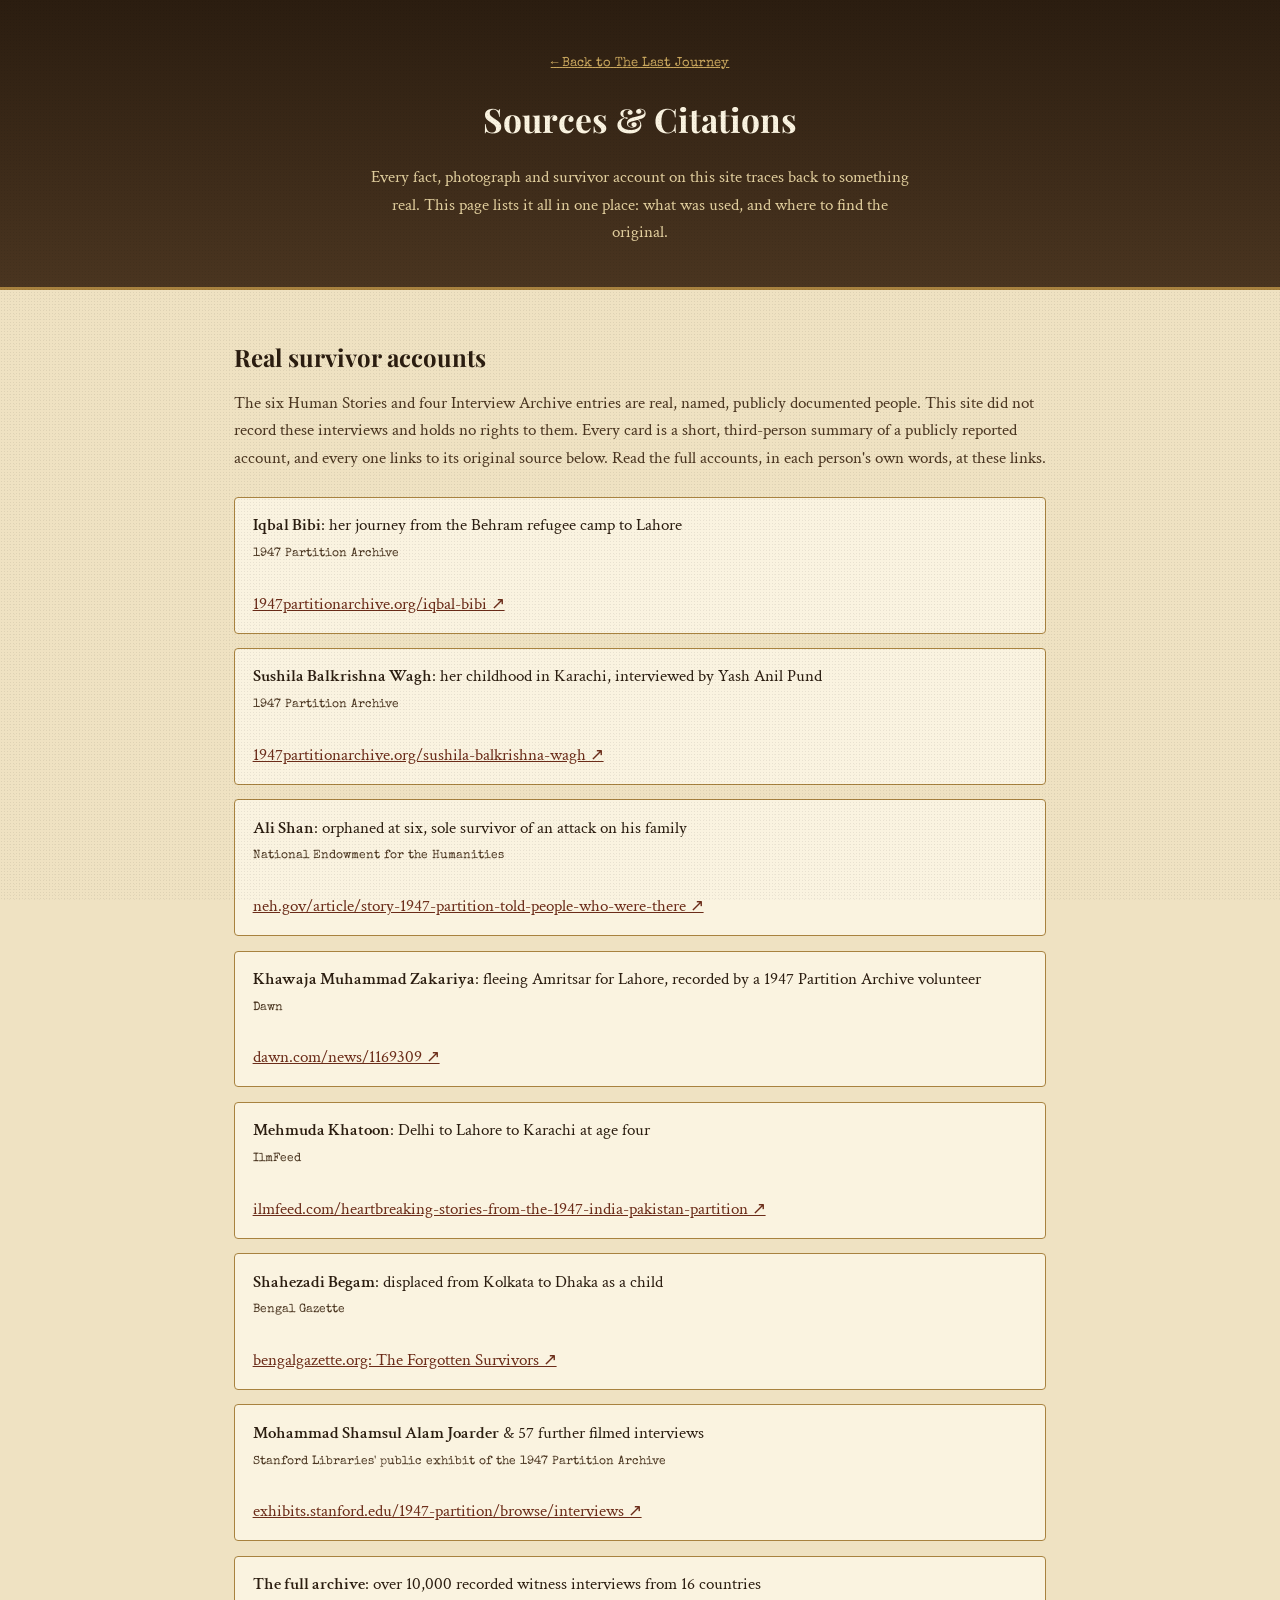
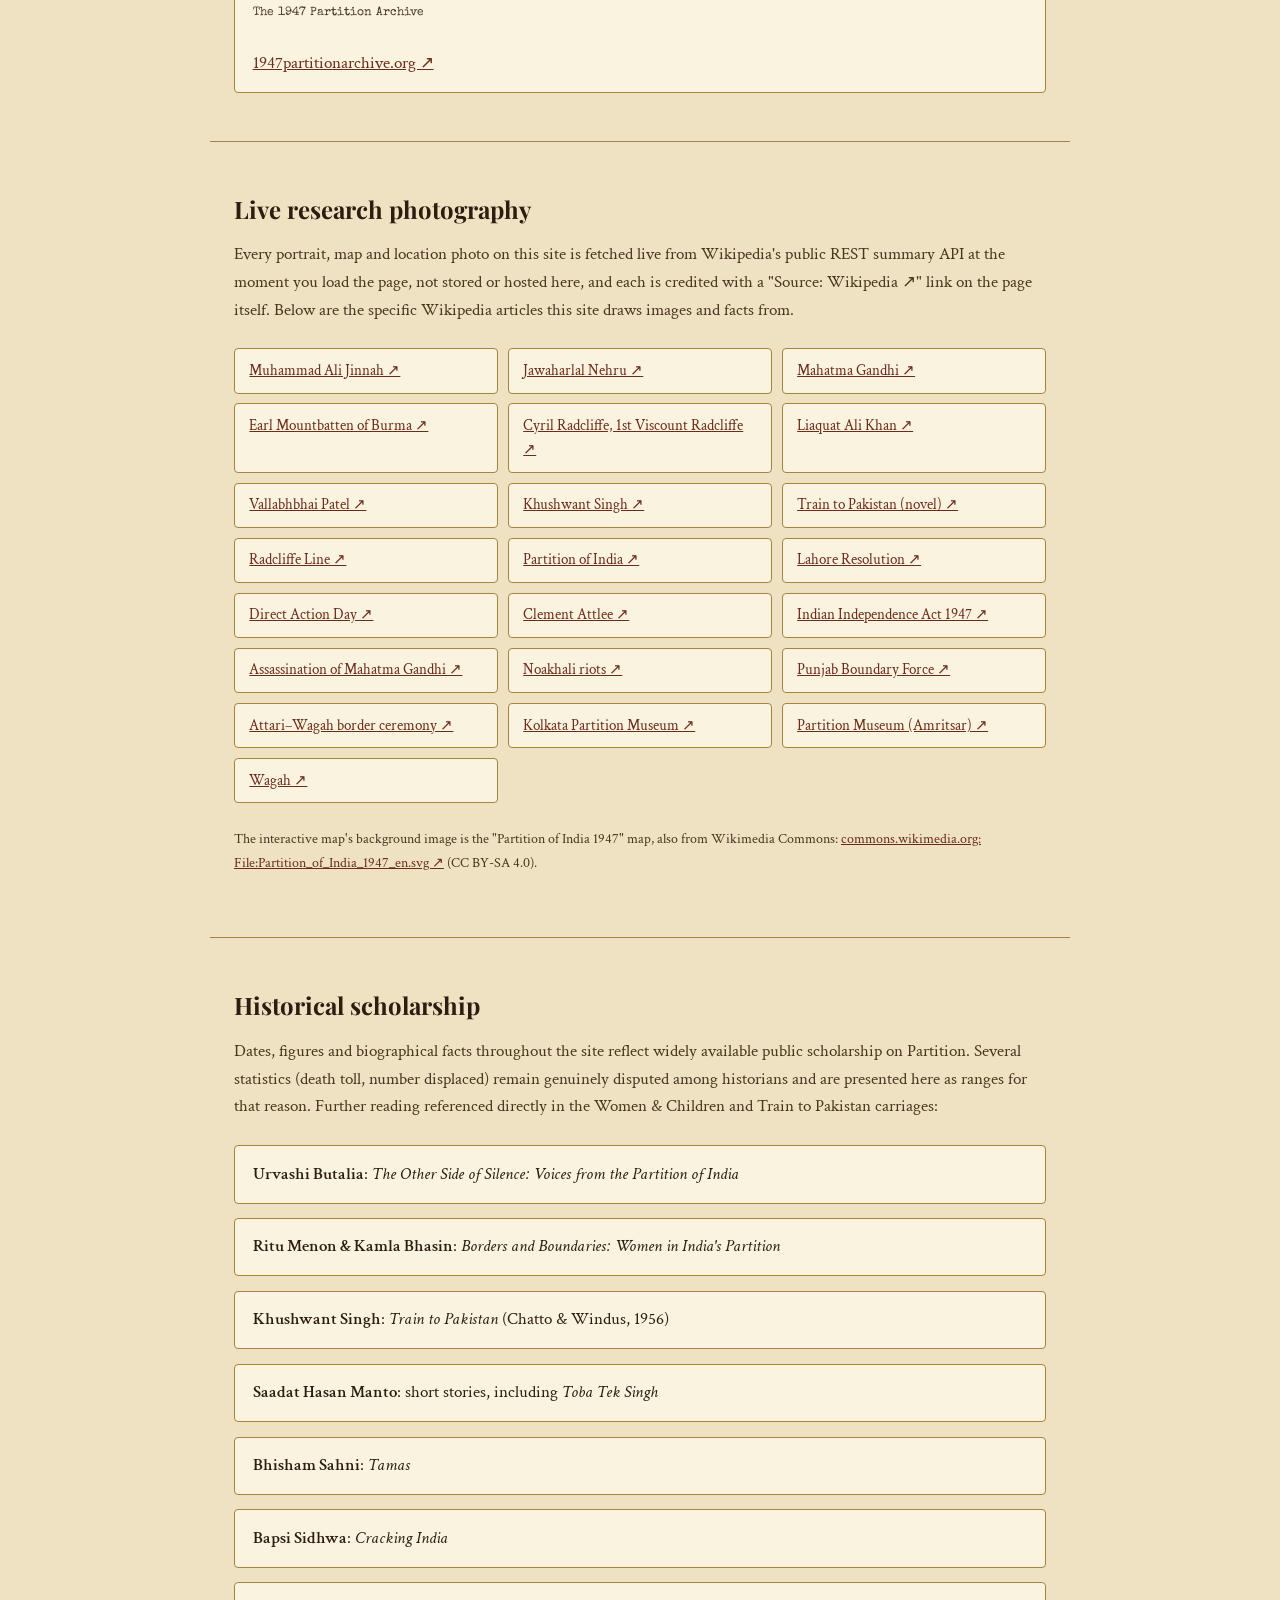
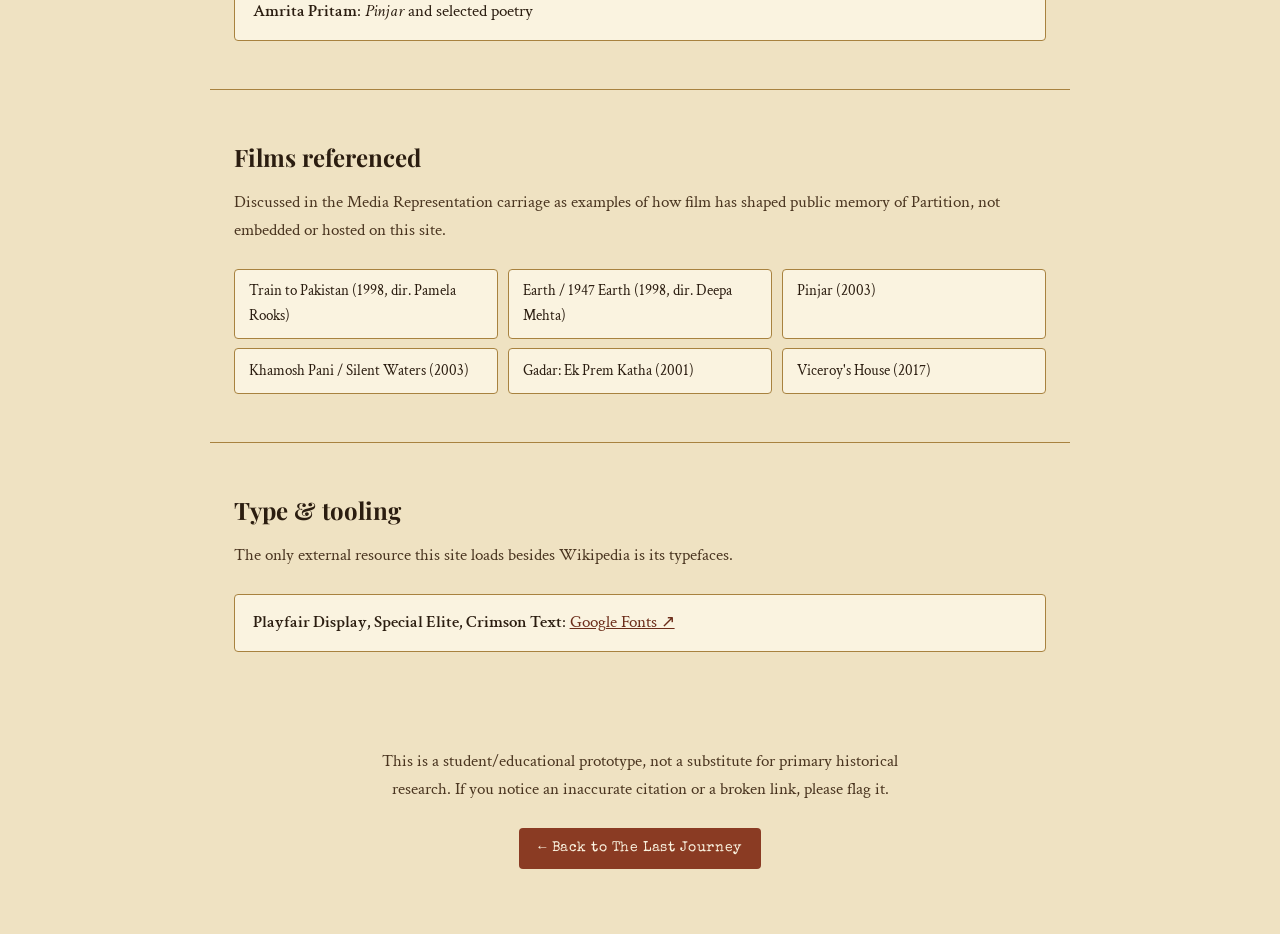
==== commit 854a5346: "Rewrite site copy in plainer, more direct language Removed every em dash across index.html, sources." ====
--- a/sources.html
+++ b/sources.html
@@ -3,8 +3,8 @@
 <head>
 <meta charset="UTF-8">
 <meta name="viewport" content="width=device-width, initial-scale=1.0">
-<title>Sources &amp; Citations — The Last Journey</title>
-<meta name="description" content="Full list of sources, citations, and image credits used throughout The Last Journey: Stories of the 1947 India–Pakistan Partition.">
+<title>Sources &amp; Citations: The Last Journey</title>
+<meta name="description" content="Full list of sources, citations and image credits used throughout The Last Journey: Stories of the 1947 India–Pakistan Partition.">
 <link rel="icon" href="data:image/svg+xml,%3Csvg xmlns='http://www.w3.org/2000/svg' viewBox='0 0 100 100'%3E%3Crect width='100' height='100' fill='%232b1d10'/%3E%3Ctext x='50' y='68' font-size='60' text-anchor='middle'%3E%F0%9F%9A%82%3C/text%3E%3C/svg%3E">
 <link rel="preconnect" href="https://fonts.googleapis.com">
 <link rel="preconnect" href="https://fonts.gstatic.com" crossorigin>
@@ -48,29 +48,29 @@
 <header class="sources-header">
   <a href="index.html">&larr; Back to The Last Journey</a>
   <h1>Sources &amp; Citations</h1>
-  <p>Every fact, photograph, and survivor account on this site traces back to something real. This page lists it all in one place — what was used, and where to find the original.</p>
+  <p>Every fact, photograph and survivor account on this site traces back to something real. This page lists it all in one place: what was used, and where to find the original.</p>
 </header>
 
 <main>
 
 <section class="source-section">
   <h2>Real survivor accounts</h2>
-  <p class="lede">The six Human Stories and four Interview Archive entries are real, named, publicly documented people. This site did not record these interviews and holds no rights to them — every card is a short, third-person summary of a publicly reported account, and every one links to its original source below. Read the full accounts, in each person's own words, at these links.</p>
+  <p class="lede">The six Human Stories and four Interview Archive entries are real, named, publicly documented people. This site did not record these interviews and holds no rights to them. Every card is a short, third-person summary of a publicly reported account, and every one links to its original source below. Read the full accounts, in each person's own words, at these links.</p>
   <ul class="source-list">
-    <li><span class="src-name">Iqbal Bibi</span> — her journey from the Behram refugee camp to Lahore<span class="src-meta">1947 Partition Archive</span><br><a href="https://www.1947partitionarchive.org/iqbal-bibi/" target="_blank" rel="noopener noreferrer">1947partitionarchive.org/iqbal-bibi ↗</a></li>
-    <li><span class="src-name">Sushila Balkrishna Wagh</span> — her childhood in Karachi, interviewed by Yash Anil Pund<span class="src-meta">1947 Partition Archive</span><br><a href="https://www.1947partitionarchive.org/sushila-balkrishna-wagh/" target="_blank" rel="noopener noreferrer">1947partitionarchive.org/sushila-balkrishna-wagh ↗</a></li>
-    <li><span class="src-name">Ali Shan</span> — orphaned at six, sole survivor of an attack on his family<span class="src-meta">National Endowment for the Humanities</span><br><a href="https://www.neh.gov/article/story-1947-partition-told-people-who-were-there" target="_blank" rel="noopener noreferrer">neh.gov/article/story-1947-partition-told-people-who-were-there ↗</a></li>
-    <li><span class="src-name">Khawaja Muhammad Zakariya</span> — fleeing Amritsar for Lahore, recorded by a 1947 Partition Archive volunteer<span class="src-meta">Dawn</span><br><a href="https://www.dawn.com/news/1169309" target="_blank" rel="noopener noreferrer">dawn.com/news/1169309 ↗</a></li>
-    <li><span class="src-name">Mehmuda Khatoon</span> — Delhi to Lahore to Karachi at age four<span class="src-meta">IlmFeed</span><br><a href="https://ilmfeed.com/heartbreaking-stories-from-the-1947-india-pakistan-partition/" target="_blank" rel="noopener noreferrer">ilmfeed.com/heartbreaking-stories-from-the-1947-india-pakistan-partition ↗</a></li>
-    <li><span class="src-name">Shahezadi Begam</span> — displaced from Kolkata to Dhaka as a child<span class="src-meta">Bengal Gazette</span><br><a href="https://bengalgazette.org/2023/04/02/the-forgotten-survivors-the-two-voices-of-partition-refugees-in-bangladesh/" target="_blank" rel="noopener noreferrer">bengalgazette.org — The Forgotten Survivors ↗</a></li>
+    <li><span class="src-name">Iqbal Bibi</span>: her journey from the Behram refugee camp to Lahore<span class="src-meta">1947 Partition Archive</span><br><a href="https://www.1947partitionarchive.org/iqbal-bibi/" target="_blank" rel="noopener noreferrer">1947partitionarchive.org/iqbal-bibi ↗</a></li>
+    <li><span class="src-name">Sushila Balkrishna Wagh</span>: her childhood in Karachi, interviewed by Yash Anil Pund<span class="src-meta">1947 Partition Archive</span><br><a href="https://www.1947partitionarchive.org/sushila-balkrishna-wagh/" target="_blank" rel="noopener noreferrer">1947partitionarchive.org/sushila-balkrishna-wagh ↗</a></li>
+    <li><span class="src-name">Ali Shan</span>: orphaned at six, sole survivor of an attack on his family<span class="src-meta">National Endowment for the Humanities</span><br><a href="https://www.neh.gov/article/story-1947-partition-told-people-who-were-there" target="_blank" rel="noopener noreferrer">neh.gov/article/story-1947-partition-told-people-who-were-there ↗</a></li>
+    <li><span class="src-name">Khawaja Muhammad Zakariya</span>: fleeing Amritsar for Lahore, recorded by a 1947 Partition Archive volunteer<span class="src-meta">Dawn</span><br><a href="https://www.dawn.com/news/1169309" target="_blank" rel="noopener noreferrer">dawn.com/news/1169309 ↗</a></li>
+    <li><span class="src-name">Mehmuda Khatoon</span>: Delhi to Lahore to Karachi at age four<span class="src-meta">IlmFeed</span><br><a href="https://ilmfeed.com/heartbreaking-stories-from-the-1947-india-pakistan-partition/" target="_blank" rel="noopener noreferrer">ilmfeed.com/heartbreaking-stories-from-the-1947-india-pakistan-partition ↗</a></li>
+    <li><span class="src-name">Shahezadi Begam</span>: displaced from Kolkata to Dhaka as a child<span class="src-meta">Bengal Gazette</span><br><a href="https://bengalgazette.org/2023/04/02/the-forgotten-survivors-the-two-voices-of-partition-refugees-in-bangladesh/" target="_blank" rel="noopener noreferrer">bengalgazette.org: The Forgotten Survivors ↗</a></li>
     <li><span class="src-name">Mohammad Shamsul Alam Joarder</span> &amp; 57 further filmed interviews<span class="src-meta">Stanford Libraries' public exhibit of the 1947 Partition Archive</span><br><a href="https://exhibits.stanford.edu/1947-partition/browse/interviews" target="_blank" rel="noopener noreferrer">exhibits.stanford.edu/1947-partition/browse/interviews ↗</a></li>
-    <li><span class="src-name">The full archive</span> — over 10,000 recorded witness interviews from 16 countries<span class="src-meta">The 1947 Partition Archive</span><br><a href="https://www.1947partitionarchive.org/" target="_blank" rel="noopener noreferrer">1947partitionarchive.org ↗</a></li>
+    <li><span class="src-name">The full archive</span>: over 10,000 recorded witness interviews from 16 countries<span class="src-meta">The 1947 Partition Archive</span><br><a href="https://www.1947partitionarchive.org/" target="_blank" rel="noopener noreferrer">1947partitionarchive.org ↗</a></li>
   </ul>
 </section>
 
 <section class="source-section">
   <h2>Live research photography</h2>
-  <p class="lede">Every portrait, map, and location photo on this site is fetched live from Wikipedia's public REST summary API at the moment you load the page — not stored or hosted here — and each is credited with a "Source: Wikipedia ↗" link on the page itself. Below are the specific Wikipedia articles this site draws images and facts from.</p>
+  <p class="lede">Every portrait, map and location photo on this site is fetched live from Wikipedia's public REST summary API at the moment you load the page, not stored or hosted here, and each is credited with a "Source: Wikipedia ↗" link on the page itself. Below are the specific Wikipedia articles this site draws images and facts from.</p>
   <ul class="source-list wiki-grid">
     <li><a href="https://en.wikipedia.org/wiki/Muhammad_Ali_Jinnah" target="_blank" rel="noopener noreferrer">Muhammad Ali Jinnah ↗</a></li>
     <li><a href="https://en.wikipedia.org/wiki/Jawaharlal_Nehru" target="_blank" rel="noopener noreferrer">Jawaharlal Nehru ↗</a></li>
@@ -95,20 +95,20 @@
     <li><a href="https://en.wikipedia.org/wiki/Partition_Museum" target="_blank" rel="noopener noreferrer">Partition Museum (Amritsar) ↗</a></li>
     <li><a href="https://en.wikipedia.org/wiki/Wagah" target="_blank" rel="noopener noreferrer">Wagah ↗</a></li>
   </ul>
-  <p style="margin-top:1.5rem; font-size:.9rem; color:var(--text-soft);">The interactive map's background image is the "Partition of India 1947" map, also from Wikimedia Commons: <a href="https://commons.wikimedia.org/wiki/File:Partition_of_India_1947_en.svg" target="_blank" rel="noopener noreferrer">commons.wikimedia.org — File:Partition_of_India_1947_en.svg ↗</a> (CC BY-SA 4.0).</p>
+  <p style="margin-top:1.5rem; font-size:.9rem; color:var(--text-soft);">The interactive map's background image is the "Partition of India 1947" map, also from Wikimedia Commons: <a href="https://commons.wikimedia.org/wiki/File:Partition_of_India_1947_en.svg" target="_blank" rel="noopener noreferrer">commons.wikimedia.org: File:Partition_of_India_1947_en.svg ↗</a> (CC BY-SA 4.0).</p>
 </section>
 
 <section class="source-section">
   <h2>Historical scholarship</h2>
-  <p class="lede">Dates, figures, and biographical facts throughout the site reflect widely available public scholarship on Partition. Several statistics (death toll, number displaced) remain genuinely disputed among historians and are presented here as ranges for that reason. Further reading referenced directly in the Women &amp; Children and Train to Pakistan carriages:</p>
+  <p class="lede">Dates, figures and biographical facts throughout the site reflect widely available public scholarship on Partition. Several statistics (death toll, number displaced) remain genuinely disputed among historians and are presented here as ranges for that reason. Further reading referenced directly in the Women &amp; Children and Train to Pakistan carriages:</p>
   <ul class="source-list">
-    <li><span class="src-name">Urvashi Butalia</span> — <em>The Other Side of Silence: Voices from the Partition of India</em></li>
-    <li><span class="src-name">Ritu Menon &amp; Kamla Bhasin</span> — <em>Borders and Boundaries: Women in India's Partition</em></li>
-    <li><span class="src-name">Khushwant Singh</span> — <em>Train to Pakistan</em> (Chatto &amp; Windus, 1956)</li>
-    <li><span class="src-name">Saadat Hasan Manto</span> — short stories, including <em>Toba Tek Singh</em></li>
-    <li><span class="src-name">Bhisham Sahni</span> — <em>Tamas</em></li>
-    <li><span class="src-name">Bapsi Sidhwa</span> — <em>Cracking India</em></li>
-    <li><span class="src-name">Amrita Pritam</span> — <em>Pinjar</em> and selected poetry</li>
+    <li><span class="src-name">Urvashi Butalia</span>: <em>The Other Side of Silence: Voices from the Partition of India</em></li>
+    <li><span class="src-name">Ritu Menon &amp; Kamla Bhasin</span>: <em>Borders and Boundaries: Women in India's Partition</em></li>
+    <li><span class="src-name">Khushwant Singh</span>: <em>Train to Pakistan</em> (Chatto &amp; Windus, 1956)</li>
+    <li><span class="src-name">Saadat Hasan Manto</span>: short stories, including <em>Toba Tek Singh</em></li>
+    <li><span class="src-name">Bhisham Sahni</span>: <em>Tamas</em></li>
+    <li><span class="src-name">Bapsi Sidhwa</span>: <em>Cracking India</em></li>
+    <li><span class="src-name">Amrita Pritam</span>: <em>Pinjar</em> and selected poetry</li>
   </ul>
 </section>
 
@@ -129,7 +129,7 @@
   <h2>Type &amp; tooling</h2>
   <p class="lede">The only external resource this site loads besides Wikipedia is its typefaces.</p>
   <ul class="source-list">
-    <li><span class="src-name">Playfair Display, Special Elite, Crimson Text</span> — <a href="https://fonts.google.com/" target="_blank" rel="noopener noreferrer">Google Fonts ↗</a></li>
+    <li><span class="src-name">Playfair Display, Special Elite, Crimson Text</span>: <a href="https://fonts.google.com/" target="_blank" rel="noopener noreferrer">Google Fonts ↗</a></li>
   </ul>
 </section>
 
--- a/css/style.css
+++ b/css/style.css
@@ -1,5 +1,5 @@
 /* =========================================================================
-   THE LAST JOURNEY — Stories of the 1947 India–Pakistan Partition
+   THE LAST JOURNEY Stories of the 1947 India–Pakistan Partition
    Stylesheet: parchment / sepia / railway theme
    ========================================================================= */
 
@@ -756,12 +756,12 @@
 }
 
 /* ==========================================================================
-   THE EXPERIENCE LAYER — atmosphere, HUD, cursor, tilt, numerals, magnetism
+   THE EXPERIENCE LAYER atmosphere, HUD, cursor, tilt, numerals, magnetism
    ========================================================================== */
 
 /* Scroll-driven atmosphere: a window-frame vignette (top trim + side rails)
    that shifts colour with the journey, from dawn calm through unrest and
-   migration to dusk remembrance — deliberately kept to the frame, never
+   migration to dusk remembrance deliberately kept to the frame, never
    the reading area, so body text contrast never depends on the mood. */
 .atmosphere{
   position: fixed; inset: 0; z-index: 150;
@@ -784,7 +784,7 @@
   pointer-events: none; user-select: none; line-height: 1;
 }
 
-/* Journey HUD — a small live readout, like a depth gauge for the train line */
+/* Journey HUD a small live readout, like a depth gauge for the train line */
 .journey-hud{
   position: fixed; left: 1rem; bottom: 1rem; z-index: 300;
   background: rgba(27,20,11,.82); color: var(--cream);
@@ -806,7 +806,7 @@
   .journey-hud__mood{ display: none; }
 }
 
-/* Trailing cursor ring (desktop, fine pointers only — added by JS so no FOUC) */
+/* Trailing cursor ring (desktop, fine pointers only added by JS so no FOUC) */
 .cursor-ring{
   position: fixed; top: 0; left: 0; width: 28px; height: 28px; border-radius: 50%;
   border: 1.5px solid var(--brass-light); z-index: 2000; pointer-events: none;
